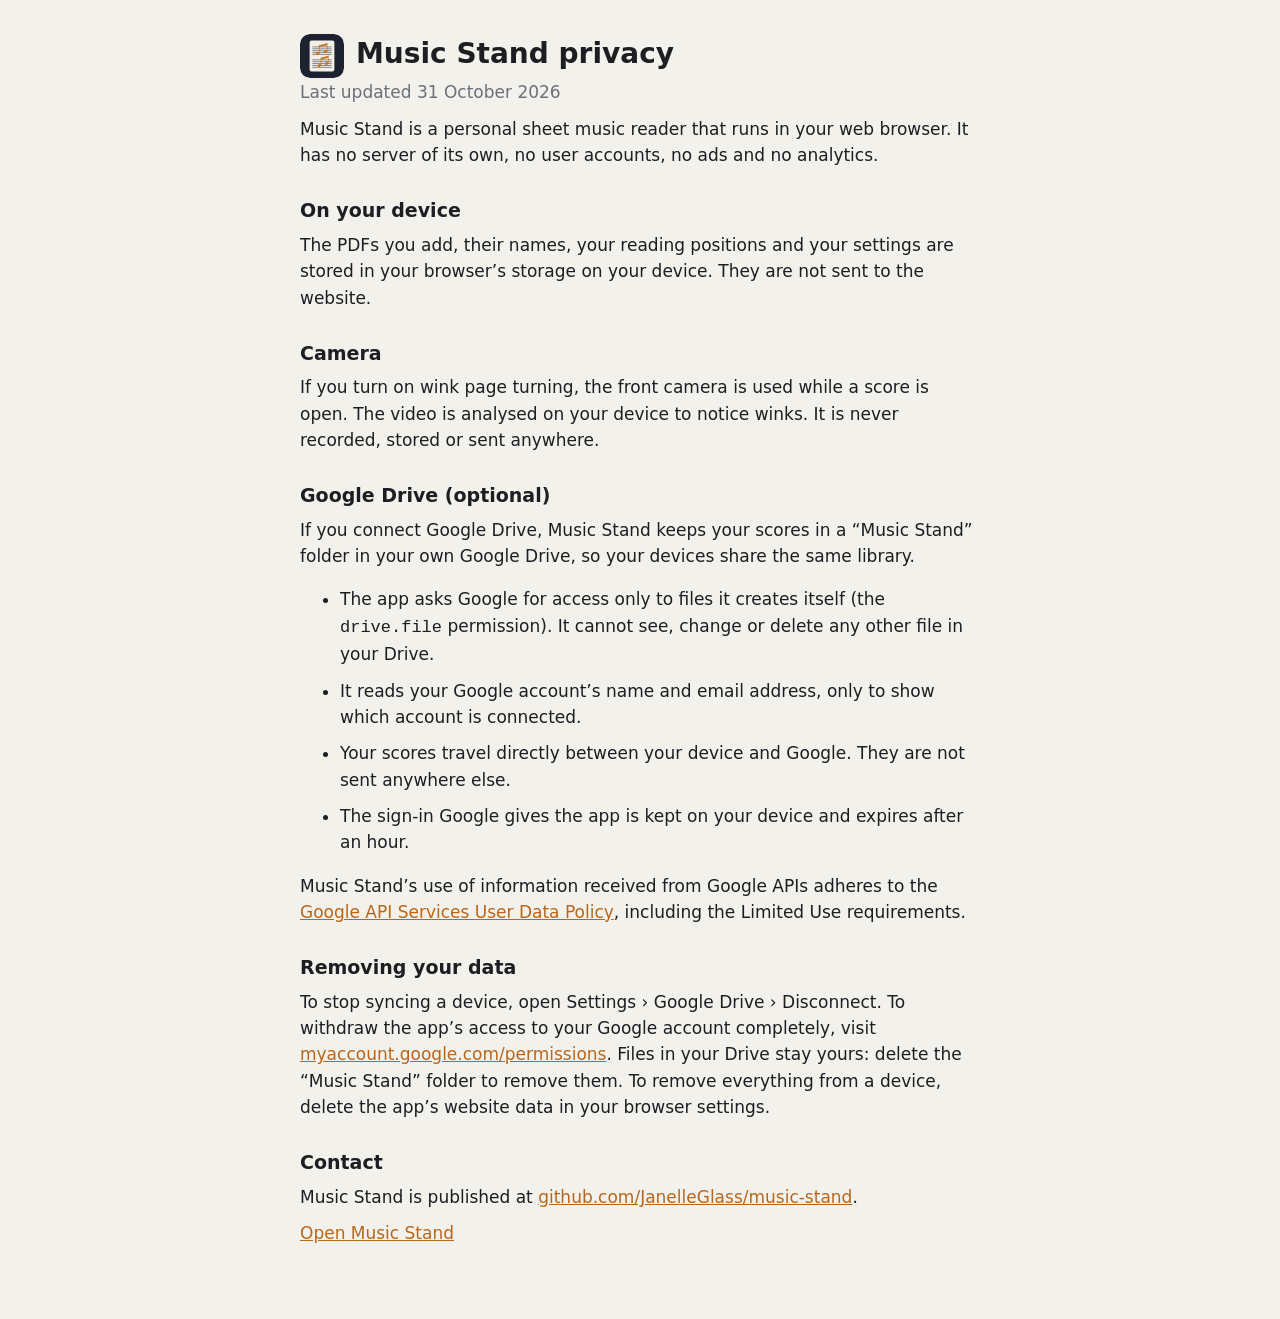
==== privacy.html @ 6598c799 "Google Drive sync: keep the library the same on every device Scores are kept as PDFs in a "Music Sta" ====
<!doctype html>
<html lang="en">
<head>
  <meta charset="utf-8">
  <meta name="viewport" content="width=device-width, initial-scale=1">
  <title>Music Stand privacy</title>
  <meta name="description" content="What Music Stand stores, and what it does with Google Drive.">
  <link rel="icon" href="icons/icon.svg" type="image/svg+xml">
  <style>
    :root {
      color-scheme: light dark;
      --bg: #f3f1ec;
      --text: #1c1e22;
      --muted: #6c7079;
      --accent: #b9661a;
    }
    @media (prefers-color-scheme: dark) {
      :root { --bg: #14161a; --text: #ecebe7; --muted: #9ba1ab; --accent: #e8923c; }
    }
    body {
      margin: 0; background: var(--bg); color: var(--text);
      font: 17px/1.55 -apple-system, BlinkMacSystemFont, "SF Pro Text", system-ui, "Segoe UI", Roboto, sans-serif;
    }
    main { max-width: 680px; margin: 0 auto; padding: 32px 16px 64px; }
    h1 { font-size: 28px; margin: 0 0 4px; }
    h2 { font-size: 19px; margin: 28px 0 6px; }
    p, li { margin: 0 0 10px; }
    a { color: var(--accent); }
    .brand { display: flex; align-items: center; gap: 12px; }
    .brand img { border-radius: 10px; }
    .muted { color: var(--muted); }
  </style>
</head>
<body>
  <main>
    <div class="brand"><img src="icons/icon.svg" alt="" width="44" height="44"><h1>Music Stand privacy</h1></div>
    <p class="muted">Last updated 31 October 2026</p>

    <p>Music Stand is a personal sheet music reader that runs in your web browser.
      It has no server of its own, no user accounts, no ads and no analytics.</p>

    <h2>On your device</h2>
    <p>The PDFs you add, their names, your reading positions and your settings are stored
      in your browser’s storage on your device. They are not sent to the website.</p>

    <h2>Camera</h2>
    <p>If you turn on wink page turning, the front camera is used while a score is open.
      The video is analysed on your device to notice winks. It is never recorded, stored or sent anywhere.</p>

    <h2>Google Drive (optional)</h2>
    <p>If you connect Google Drive, Music Stand keeps your scores in a “Music Stand” folder
      in your own Google Drive, so your devices share the same library.</p>
    <ul>
      <li>The app asks Google for access only to files it creates itself
        (the <code>drive.file</code> permission). It cannot see, change or delete any
        other file in your Drive.</li>
      <li>It reads your Google account’s name and email address, only to show which account is connected.</li>
      <li>Your scores travel directly between your device and Google. They are not sent anywhere else.</li>
      <li>The sign-in Google gives the app is kept on your device and expires after an hour.</li>
    </ul>
    <p>Music Stand’s use of information received from Google APIs adheres to the
      <a href="https://developers.google.com/terms/api-services-user-data-policy">Google API Services User Data Policy</a>,
      including the Limited Use requirements.</p>

    <h2>Removing your data</h2>
    <p>To stop syncing a device, open Settings › Google Drive › Disconnect. To withdraw the
      app’s access to your Google account completely, visit
      <a href="https://myaccount.google.com/permissions">myaccount.google.com/permissions</a>.
      Files in your Drive stay yours: delete the “Music Stand” folder to remove them.
      To remove everything from a device, delete the app’s website data in your browser settings.</p>

    <h2>Contact</h2>
    <p>Music Stand is published at
      <a href="https://github.com/JanelleGlass/music-stand">github.com/JanelleGlass/music-stand</a>.</p>

    <p><a href="./">Open Music Stand</a></p>
  </main>
</body>
</html>
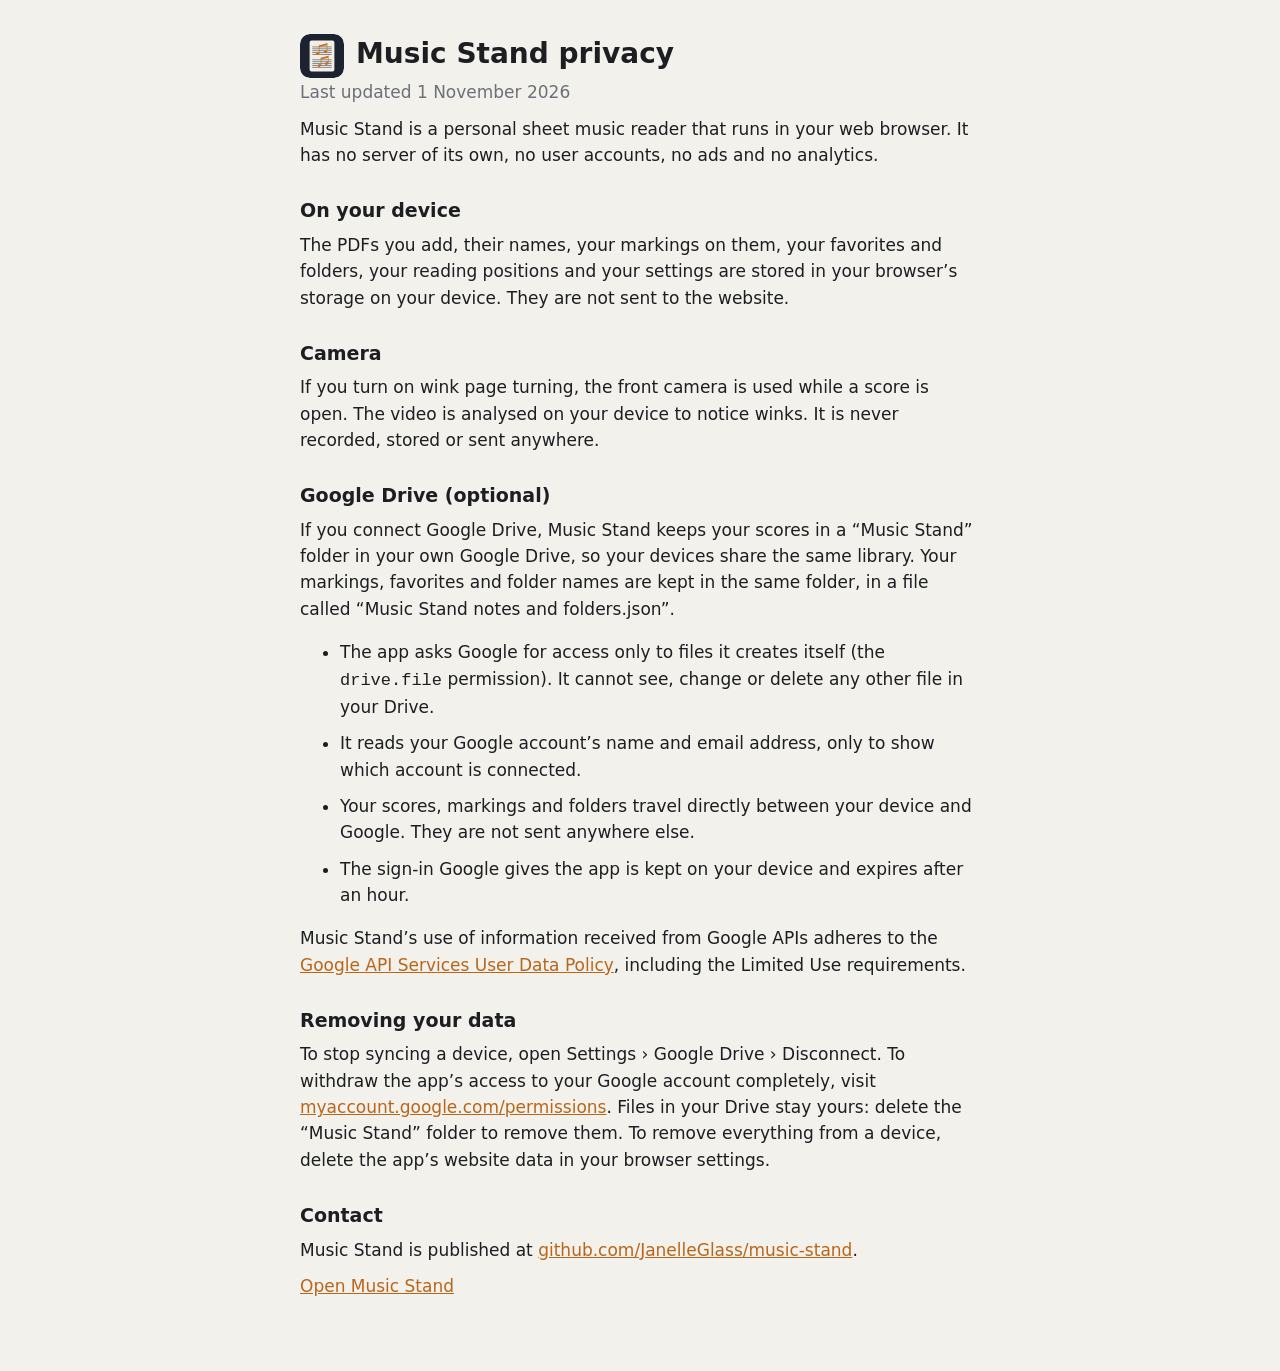
==== commit ae104555: "Markings, favorites and folders (1.2.0) - Write on scores with the Apple Pencil; pen, highlighter, e" ====
--- a/privacy.html
+++ b/privacy.html
@@ -34,14 +34,15 @@
 <body>
   <main>
     <div class="brand"><img src="icons/icon.svg" alt="" width="44" height="44"><h1>Music Stand privacy</h1></div>
-    <p class="muted">Last updated 31 October 2026</p>
+    <p class="muted">Last updated 1 November 2026</p>
 
     <p>Music Stand is a personal sheet music reader that runs in your web browser.
       It has no server of its own, no user accounts, no ads and no analytics.</p>
 
     <h2>On your device</h2>
-    <p>The PDFs you add, their names, your reading positions and your settings are stored
-      in your browser’s storage on your device. They are not sent to the website.</p>
+    <p>The PDFs you add, their names, your markings on them, your favorites and folders,
+      your reading positions and your settings are stored in your browser’s storage on
+      your device. They are not sent to the website.</p>
 
     <h2>Camera</h2>
     <p>If you turn on wink page turning, the front camera is used while a score is open.
@@ -49,13 +50,15 @@
 
     <h2>Google Drive (optional)</h2>
     <p>If you connect Google Drive, Music Stand keeps your scores in a “Music Stand” folder
-      in your own Google Drive, so your devices share the same library.</p>
+      in your own Google Drive, so your devices share the same library. Your markings,
+      favorites and folder names are kept in the same folder, in a file called
+      “Music Stand notes and folders.json”.</p>
     <ul>
       <li>The app asks Google for access only to files it creates itself
         (the <code>drive.file</code> permission). It cannot see, change or delete any
         other file in your Drive.</li>
       <li>It reads your Google account’s name and email address, only to show which account is connected.</li>
-      <li>Your scores travel directly between your device and Google. They are not sent anywhere else.</li>
+      <li>Your scores, markings and folders travel directly between your device and Google. They are not sent anywhere else.</li>
       <li>The sign-in Google gives the app is kept on your device and expires after an hour.</li>
     </ul>
     <p>Music Stand’s use of information received from Google APIs adheres to the
